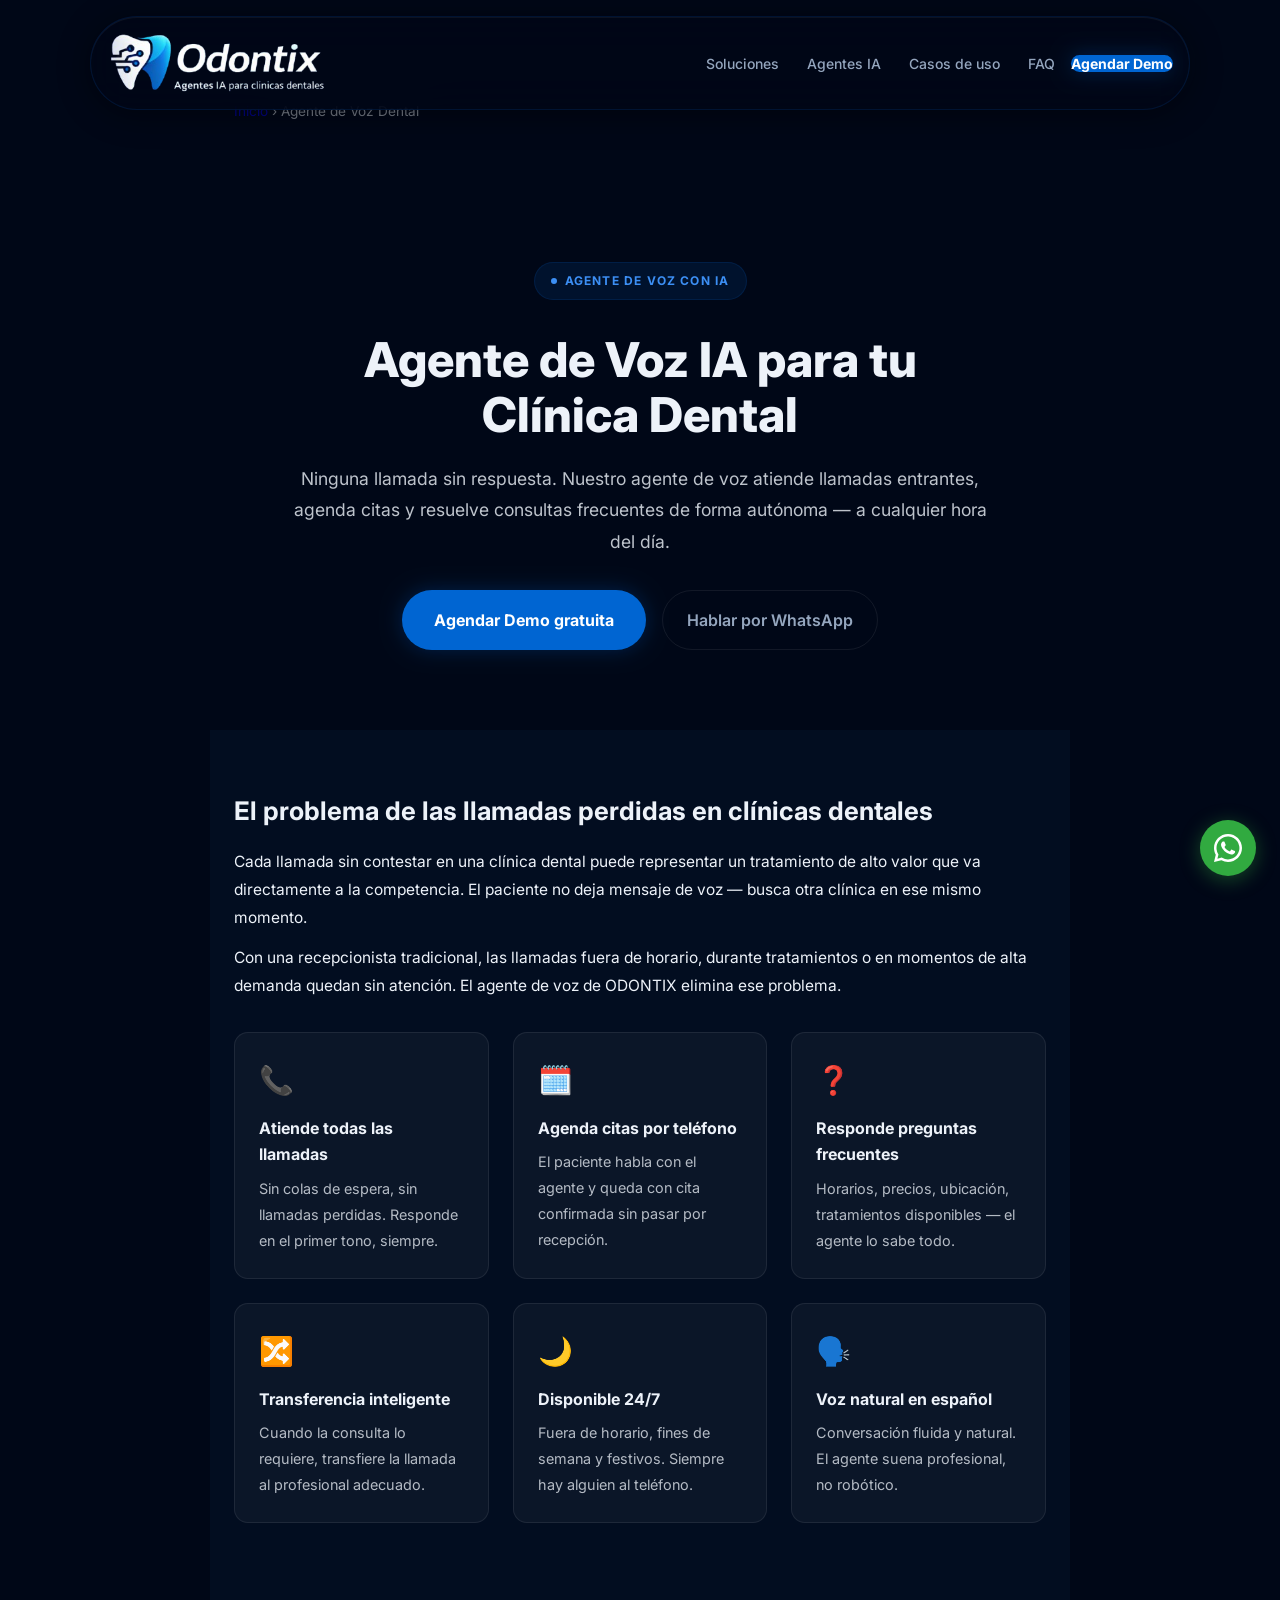
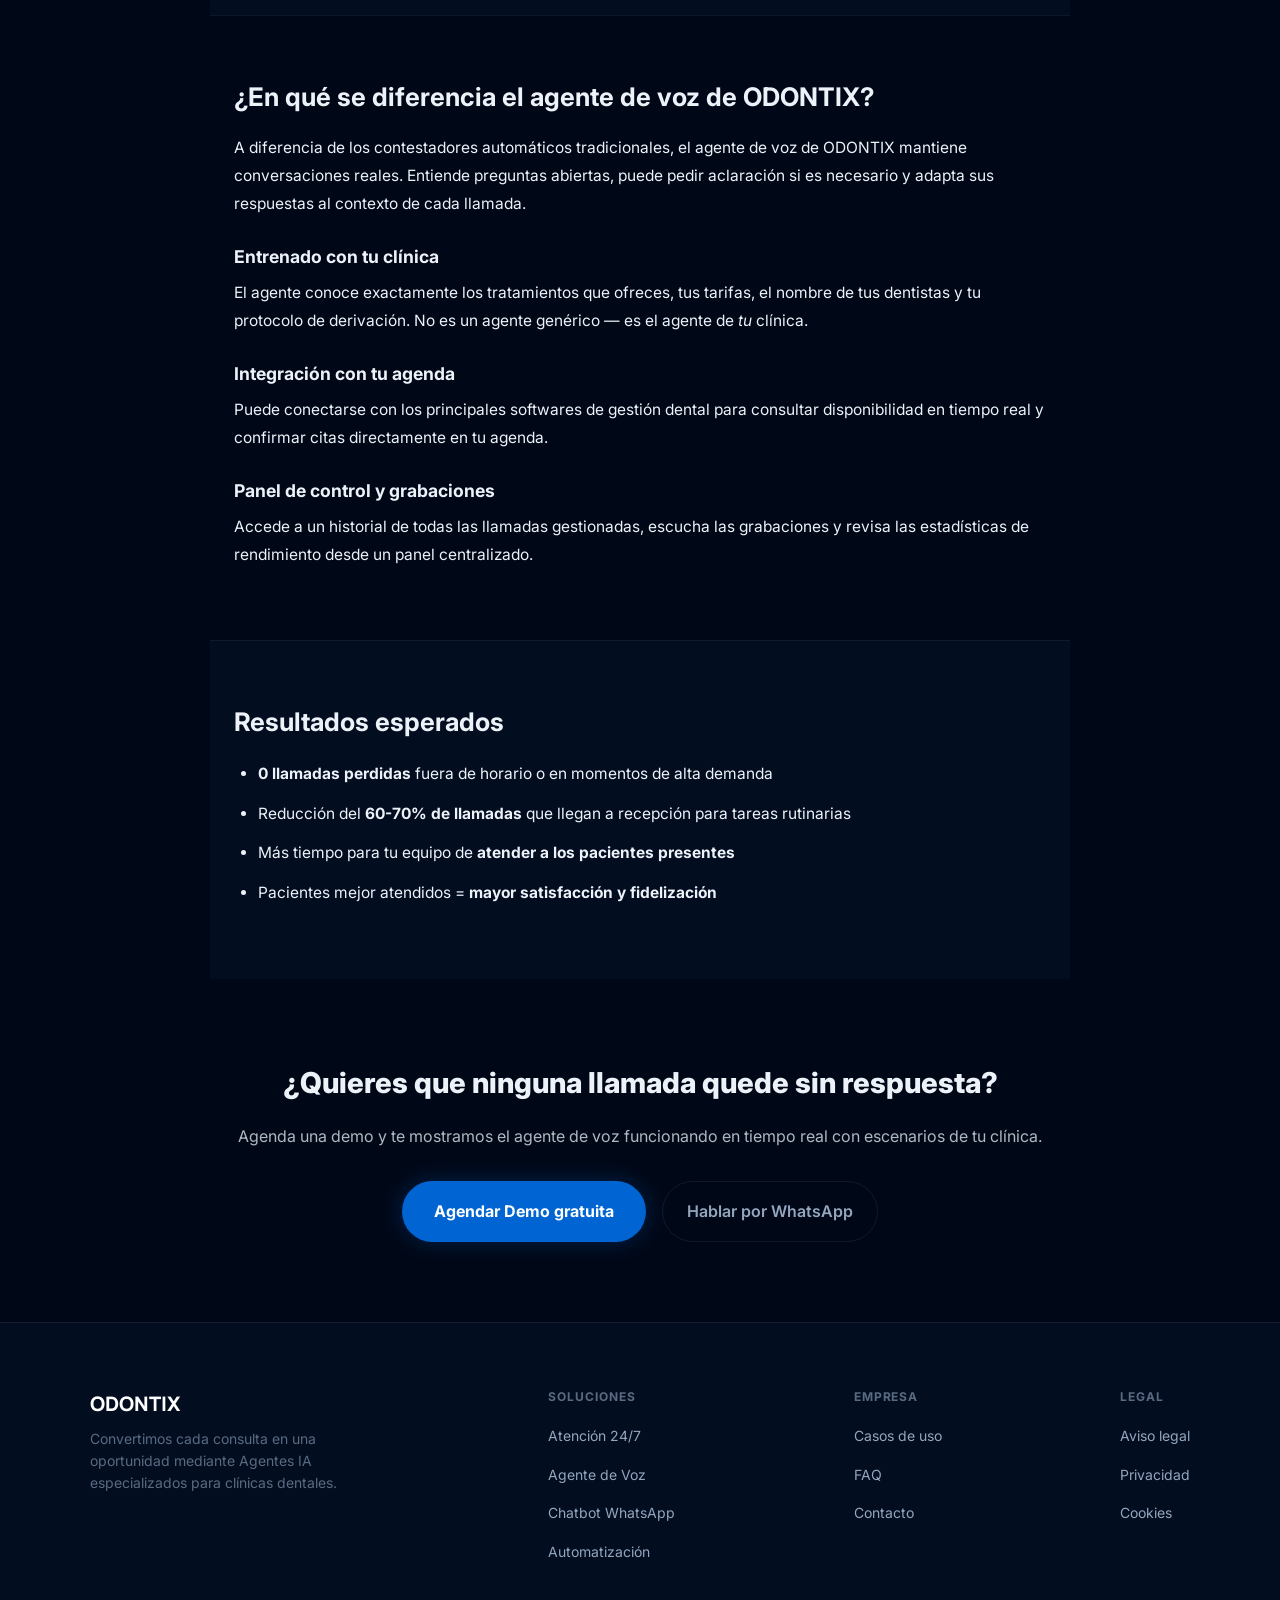
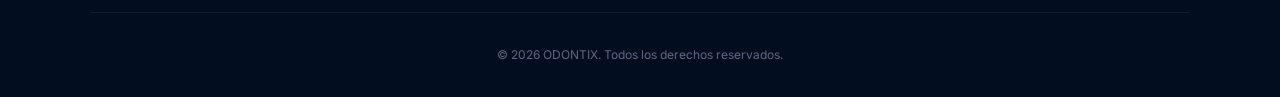
==== agente-de-voz-dental.html @ db200460 "Add service pages: chatbot, agente de voz, automatizacion + update sitemap" ====
<!DOCTYPE html>
<html lang="es">
<head>
  <meta charset="UTF-8" />
  <meta name="viewport" content="width=device-width, initial-scale=1.0" />
  <title>Agente de Voz IA para Clínicas Dentales — Llamadas 24/7 | ODONTIX</title>
  <meta name="description" content="Agente de voz con IA que atiende llamadas telefónicas en tu clínica dental, agenda citas y responde preguntas frecuentes sin intervención humana." />
  <link rel="canonical" href="https://odontix.eu/agente-de-voz-dental.html" />

  <!-- Open Graph -->
  <meta property="og:type" content="website" />
  <meta property="og:url" content="https://odontix.eu/agente-de-voz-dental.html" />
  <meta property="og:title" content="Agente de Voz IA para Clínicas Dentales | ODONTIX" />
  <meta property="og:description" content="Atiende todas las llamadas de tu clínica dental con IA. Agenda citas, responde FAQs y escala al equipo humano cuando es necesario — 24/7." />
  <meta property="og:image" content="https://odontix.eu/logo.png" />

  <!-- Schema -->
  <script type="application/ld+json">
  {
    "@context": "https://schema.org",
    "@type": "Service",
    "name": "Agente de Voz IA para Clínicas Dentales",
    "provider": { "@type": "Organization", "name": "ODONTIX", "url": "https://odontix.eu" },
    "description": "Agente de voz con Inteligencia Artificial que atiende llamadas telefónicas en clínicas dentales, agenda citas y gestiona consultas frecuentes de forma autónoma.",
    "areaServed": { "@type": "Place", "name": "España" },
    "url": "https://odontix.eu/agente-de-voz-dental.html"
  }
  </script>

  <!-- Google Analytics GA4 -->
  <script async src="https://www.googletagmanager.com/gtag/js?id=G-SQEDR3PP6F"></script>
  <script>
    window.dataLayer = window.dataLayer || [];
    function gtag(){dataLayer.push(arguments);}
    gtag('js', new Date());
    gtag('config', 'G-SQEDR3PP6F');
  </script>

  <link rel="preconnect" href="https://fonts.googleapis.com" />
  <link href="https://fonts.googleapis.com/css2?family=Manrope:wght@600;700;800&family=Inter:wght@400;500;600;700&display=swap" rel="stylesheet" />
  <link rel="stylesheet" href="styles.css" />
  <style>
    .sp-hero { padding: 140px 24px 80px; text-align: center; max-width: 760px; margin: 0 auto; }
    .sp-hero h1 { font-size: clamp(2rem, 5vw, 3rem); font-weight: 800; line-height: 1.15; margin-bottom: 1.25rem; }
    .sp-hero p { font-size: 1.1rem; line-height: 1.8; opacity: 0.8; margin-bottom: 2rem; }
    .sp-section { max-width: 860px; margin: 0 auto; padding: 60px 24px; }
    .sp-section h2 { font-size: 1.6rem; font-weight: 700; margin-bottom: 1rem; }
    .sp-section h3 { font-size: 1.1rem; font-weight: 700; margin: 1.5rem 0 0.5rem; }
    .sp-section p, .sp-section li { font-size: 0.97rem; line-height: 1.8; margin-bottom: 0.75rem; }
    .sp-section ul { padding-left: 1.5rem; }
    .sp-grid { display: grid; grid-template-columns: repeat(auto-fit, minmax(240px, 1fr)); gap: 1.5rem; margin: 2rem 0; }
    .sp-card { background: rgba(255,255,255,0.04); border: 1px solid rgba(255,255,255,0.08); border-radius: 14px; padding: 1.5rem; }
    .sp-card .icon { font-size: 1.75rem; margin-bottom: 0.75rem; }
    .sp-card h3 { margin: 0 0 0.5rem; font-size: 1rem; }
    .sp-card p { font-size: 0.9rem; opacity: 0.75; margin: 0; }
    .sp-cta { text-align: center; padding: 80px 24px; }
    .sp-cta h2 { font-size: 1.8rem; font-weight: 800; margin-bottom: 1rem; }
    .sp-cta p { opacity: 0.75; margin-bottom: 2rem; }
    .sp-btns { display: flex; gap: 1rem; justify-content: center; flex-wrap: wrap; }
    .breadcrumb { max-width: 860px; margin: 0 auto; padding: 100px 24px 0; font-size: 0.85rem; opacity: 0.5; }
    .breadcrumb a { text-decoration: none; }
    .breadcrumb a:hover { text-decoration: underline; }
  </style>
</head>
<body>

  <nav id="nav" aria-label="Navegación principal">
    <div class="nav-pill">
      <a href="/" class="nav-logo" aria-label="ODONTIX inicio">
        <img src="logo.png" alt="ODONTIX" class="nav-logo-img" />
      </a>
      <ul class="nav-links" role="list">
        <li><a href="/#soluciones">Soluciones</a></li>
        <li><a href="/#agentes">Agentes IA</a></li>
        <li><a href="/#casos">Casos de uso</a></li>
        <li><a href="/#faq">FAQ</a></li>
        <li><a href="/#cta-final" class="nav-cta">Agendar Demo</a></li>
      </ul>
      <button class="menu-toggle" id="menuToggle" aria-label="Abrir menú" aria-expanded="false">
        <span></span><span></span><span></span>
      </button>
    </div>
    <div class="mobile-menu" id="mobileMenu" role="menu">
      <a href="/#soluciones">Soluciones</a>
      <a href="/#agentes">Agentes IA</a>
      <a href="/#casos">Casos de uso</a>
      <a href="/#faq">FAQ</a>
      <a href="/#cta-final" class="nav-cta">Agendar Demo</a>
    </div>
  </nav>

  <p class="breadcrumb"><a href="/">Inicio</a> › Agente de Voz Dental</p>

  <section class="sp-hero">
    <div class="hero-badge">
      <span class="badge-dot" aria-hidden="true"></span>
      Agente de Voz con IA
    </div>
    <h1>Agente de Voz IA para tu Clínica Dental</h1>
    <p>Ninguna llamada sin respuesta. Nuestro agente de voz atiende llamadas entrantes, agenda citas y resuelve consultas frecuentes de forma autónoma — a cualquier hora del día.</p>
    <div class="sp-btns">
      <a href="https://calendly.com/wernher-martinez/30min" target="_blank" rel="noopener noreferrer" class="btn-primary">Agendar Demo gratuita</a>
      <a href="https://wa.me/34682841354" target="_blank" rel="noopener noreferrer" class="btn-ghost">Hablar por WhatsApp</a>
    </div>
  </section>

  <section class="sp-section">
    <h2>El problema de las llamadas perdidas en clínicas dentales</h2>
    <p>Cada llamada sin contestar en una clínica dental puede representar un tratamiento de alto valor que va directamente a la competencia. El paciente no deja mensaje de voz — busca otra clínica en ese mismo momento.</p>
    <p>Con una recepcionista tradicional, las llamadas fuera de horario, durante tratamientos o en momentos de alta demanda quedan sin atención. El agente de voz de ODONTIX elimina ese problema.</p>

    <div class="sp-grid">
      <div class="sp-card">
        <div class="icon">📞</div>
        <h3>Atiende todas las llamadas</h3>
        <p>Sin colas de espera, sin llamadas perdidas. Responde en el primer tono, siempre.</p>
      </div>
      <div class="sp-card">
        <div class="icon">🗓️</div>
        <h3>Agenda citas por teléfono</h3>
        <p>El paciente habla con el agente y queda con cita confirmada sin pasar por recepción.</p>
      </div>
      <div class="sp-card">
        <div class="icon">❓</div>
        <h3>Responde preguntas frecuentes</h3>
        <p>Horarios, precios, ubicación, tratamientos disponibles — el agente lo sabe todo.</p>
      </div>
      <div class="sp-card">
        <div class="icon">🔀</div>
        <h3>Transferencia inteligente</h3>
        <p>Cuando la consulta lo requiere, transfiere la llamada al profesional adecuado.</p>
      </div>
      <div class="sp-card">
        <div class="icon">🌙</div>
        <h3>Disponible 24/7</h3>
        <p>Fuera de horario, fines de semana y festivos. Siempre hay alguien al teléfono.</p>
      </div>
      <div class="sp-card">
        <div class="icon">🗣️</div>
        <h3>Voz natural en español</h3>
        <p>Conversación fluida y natural. El agente suena profesional, no robótico.</p>
      </div>
    </div>
  </section>

  <section class="sp-section" style="border-top: 1px solid rgba(255,255,255,0.06);">
    <h2>¿En qué se diferencia el agente de voz de ODONTIX?</h2>
    <p>A diferencia de los contestadores automáticos tradicionales, el agente de voz de ODONTIX mantiene conversaciones reales. Entiende preguntas abiertas, puede pedir aclaración si es necesario y adapta sus respuestas al contexto de cada llamada.</p>

    <h3>Entrenado con tu clínica</h3>
    <p>El agente conoce exactamente los tratamientos que ofreces, tus tarifas, el nombre de tus dentistas y tu protocolo de derivación. No es un agente genérico — es el agente de <em>tu</em> clínica.</p>

    <h3>Integración con tu agenda</h3>
    <p>Puede conectarse con los principales softwares de gestión dental para consultar disponibilidad en tiempo real y confirmar citas directamente en tu agenda.</p>

    <h3>Panel de control y grabaciones</h3>
    <p>Accede a un historial de todas las llamadas gestionadas, escucha las grabaciones y revisa las estadísticas de rendimiento desde un panel centralizado.</p>
  </section>

  <section class="sp-section" style="border-top: 1px solid rgba(255,255,255,0.06);">
    <h2>Resultados esperados</h2>
    <ul>
      <li><strong>0 llamadas perdidas</strong> fuera de horario o en momentos de alta demanda</li>
      <li>Reducción del <strong>60-70% de llamadas</strong> que llegan a recepción para tareas rutinarias</li>
      <li>Más tiempo para tu equipo de <strong>atender a los pacientes presentes</strong></li>
      <li>Pacientes mejor atendidos = <strong>mayor satisfacción y fidelización</strong></li>
    </ul>
  </section>

  <section class="sp-cta">
    <h2>¿Quieres que ninguna llamada quede sin respuesta?</h2>
    <p>Agenda una demo y te mostramos el agente de voz funcionando en tiempo real con escenarios de tu clínica.</p>
    <div class="sp-btns">
      <a href="https://calendly.com/wernher-martinez/30min" target="_blank" rel="noopener noreferrer" class="btn-primary">Agendar Demo gratuita</a>
      <a href="https://wa.me/34682841354" target="_blank" rel="noopener noreferrer" class="btn-ghost">Hablar por WhatsApp</a>
    </div>
  </section>

  <footer>
    <div class="footer-inner">
      <div class="footer-top">
        <div class="footer-brand">
          <h3>ODONTIX</h3>
          <p>Convertimos cada consulta en una oportunidad mediante Agentes IA especializados para clínicas dentales.</p>
        </div>
        <div class="footer-links-col">
          <h4>Soluciones</h4>
          <ul>
            <li><a href="/#soluciones">Atención 24/7</a></li>
            <li><a href="/agente-de-voz-dental.html">Agente de Voz</a></li>
            <li><a href="/chatbot-dental-whatsapp.html">Chatbot WhatsApp</a></li>
            <li><a href="/automatizacion-clinica-dental.html">Automatización</a></li>
          </ul>
        </div>
        <div class="footer-links-col">
          <h4>Empresa</h4>
          <ul>
            <li><a href="/#casos">Casos de uso</a></li>
            <li><a href="/#faq">FAQ</a></li>
            <li><a href="/#cta-final">Contacto</a></li>
          </ul>
        </div>
        <div class="footer-links-col">
          <h4>Legal</h4>
          <ul>
            <li><a href="/aviso-legal.html">Aviso legal</a></li>
            <li><a href="/politica-de-privacidad.html">Privacidad</a></li>
            <li><a href="/politica-de-cookies.html">Cookies</a></li>
          </ul>
        </div>
      </div>
      <div class="footer-bottom">
        <p>© 2026 ODONTIX. Todos los derechos reservados.</p>
      </div>
    </div>
  </footer>

  <a href="https://wa.me/34682841354" class="wa-float" target="_blank" rel="noopener noreferrer" aria-label="Contactar por WhatsApp">
    <svg width="28" height="28" viewBox="0 0 24 24" fill="white" aria-hidden="true"><path d="M17.472 14.382c-.297-.149-1.758-.867-2.03-.967-.273-.099-.471-.148-.67.15-.197.297-.767.966-.94 1.164-.173.199-.347.223-.644.075-.297-.15-1.255-.463-2.39-1.475-.883-.788-1.48-1.761-1.653-2.059-.173-.297-.018-.458.13-.606.134-.133.298-.347.446-.52.149-.174.198-.298.298-.497.099-.198.05-.371-.025-.52-.075-.149-.669-1.612-.916-2.207-.242-.579-.487-.5-.669-.51-.173-.008-.371-.01-.57-.01-.198 0-.52.074-.792.372-.272.297-1.04 1.016-1.04 2.479 0 1.462 1.065 2.875 1.213 3.074.149.198 2.096 3.2 5.077 4.487.709.306 1.262.489 1.694.625.712.227 1.36.195 1.871.118.571-.085 1.758-.719 2.006-1.413.248-.694.248-1.289.173-1.413-.074-.124-.272-.198-.57-.347z"/><path d="M12 0C5.373 0 0 5.373 0 12c0 2.127.554 4.122 1.524 5.853L0 24l6.335-1.524A11.945 11.945 0 0 0 12 24c6.627 0 12-5.373 12-12S18.627 0 12 0zm0 21.818a9.818 9.818 0 0 1-5.006-1.371l-.36-.213-3.724.895.91-3.633-.234-.373A9.818 9.818 0 1 1 12 21.818z"/></svg>
  </a>

  <script src="script.js"></script>
</body>
</html>
---- styles.css ----
/* Hallmark · pre-emit critique: P5 H5 E5 S5 R4 V5 */

@import url('tokens.css');

/* ── Reset ── */
*, *::before, *::after { box-sizing: border-box; margin: 0; padding: 0; }
html { overflow-x: clip; scroll-behavior: smooth; }

body {
  font-family: var(--font-body);
  background: var(--color-bg);
  color: var(--color-text);
  overflow-x: clip;
  line-height: 1.65;
  -webkit-font-smoothing: antialiased;
}

:focus-visible {
  outline: 2px solid var(--color-focus);
  outline-offset: 3px;
  border-radius: 3px;
}

::selection { background: oklch(52% 0.19 255 / 0.3); }

::-webkit-scrollbar { width: 5px; }
::-webkit-scrollbar-track { background: var(--color-bg); }
::-webkit-scrollbar-thumb { background: var(--color-accent-2); border-radius: 4px; }

/* ══════════════ NAV — N5 Floating pill ══════════════ */
#nav {
  position: fixed;
  top: var(--space-4);
  left: 50%;
  transform: translateX(-50%);
  z-index: 1000;
  width: calc(100% - var(--space-8));
  max-width: 1100px;
}

.nav-pill {
  display: flex;
  align-items: center;
  gap: var(--space-6);
  background: oklch(13% 0.04 255 / 0.85);
  backdrop-filter: blur(20px);
  -webkit-backdrop-filter: blur(20px);
  border: 1px solid var(--color-border);
  border-radius: var(--radius-full);
  padding: var(--space-3) var(--space-4);
  box-shadow: var(--shadow), inset 0 1px 0 oklch(100% 0 0 / 0.05);
}

.nav-logo {
  display: flex;
  align-items: center;
  gap: var(--space-2);
  text-decoration: none;
  flex-shrink: 0;
}

.nav-logo-mark {
  width: 32px;
  height: 32px;
  background: var(--color-accent);
  border-radius: var(--radius-sm);
  display: flex;
  align-items: center;
  justify-content: center;
  box-shadow: var(--glow-sm);
}

.nav-logo-mark svg { display: block; }

.nav-logo-img {
  height: 68px;
  width: auto;
  max-width: 220px;
  object-fit: contain;
  display: block;
}

.nav-links {
  display: flex;
  list-style: none;
  gap: var(--space-1);
  margin-left: auto;
}

.nav-links a {
  color: var(--color-text-2);
  text-decoration: none;
  font-size: var(--text-sm);
  font-weight: 500;
  padding: var(--space-2) var(--space-3);
  border-radius: var(--radius-full);
  transition: color var(--dur-base) var(--ease-out), background var(--dur-base) var(--ease-out);
}

.nav-links a:hover { color: var(--color-white); background: var(--color-border); }

.nav-cta {
  background: var(--color-accent);
  color: var(--color-white) !important;
  font-weight: 700 !important;
  padding: var(--space-2) var(--space-5) !important;
  border-radius: var(--radius-full) !important;
  box-shadow: var(--glow-sm);
  transition: background var(--dur-base) var(--ease-out), transform var(--dur-fast) var(--ease-out), box-shadow var(--dur-base) var(--ease-out) !important;
}

.nav-cta:hover {
  background: var(--color-accent-light) !important;
  transform: translateY(-1px);
  box-shadow: var(--glow) !important;
}

.menu-toggle {
  display: none;
  flex-direction: column;
  gap: 5px;
  background: none;
  border: none;
  cursor: pointer;
  padding: var(--space-2);
  margin-left: auto;
}

.menu-toggle span {
  display: block;
  width: 22px;
  height: 2px;
  background: var(--color-text);
  border-radius: 2px;
  transition: transform var(--dur-base) var(--ease-out), opacity var(--dur-base) var(--ease-out);
}

.mobile-menu {
  display: none;
  flex-direction: column;
  gap: var(--space-1);
  padding: var(--space-4) 0 var(--space-3);
  border-top: 1px solid var(--color-border);
  margin-top: var(--space-3);
}

.mobile-menu a {
  color: var(--color-text-2);
  text-decoration: none;
  font-size: var(--text-base);
  font-weight: 500;
  padding: var(--space-3) 0;
  transition: color var(--dur-base) var(--ease-out);
}

.mobile-menu a:hover { color: var(--color-white); }
.mobile-menu .nav-cta { padding: var(--space-3) var(--space-6) !important; text-align: center; }
.mobile-menu.open { display: flex; }

/* ══════════════ HERO ══════════════ */
#hero {
  position: relative;
  min-height: 100vh;
  display: flex;
  align-items: center;
  justify-content: center;
  padding: 140px var(--space-6) var(--space-20);
  overflow: hidden;
}

/* Gradient mesh background */
#hero::before {
  content: '';
  position: absolute;
  inset: 0;
  background:
    radial-gradient(ellipse 70% 60% at 50% -10%, oklch(52% 0.19 255 / 0.18), transparent 70%),
    radial-gradient(ellipse 40% 40% at 85% 85%, oklch(44% 0.18 255 / 0.10), transparent 60%),
    radial-gradient(ellipse 30% 30% at 15% 70%, oklch(52% 0.19 255 / 0.07), transparent 60%);
  pointer-events: none;
  animation: heroDrift 12s ease-in-out infinite alternate;
}

/* Subtle grid */
#hero::after {
  content: '';
  position: absolute;
  inset: 0;
  background-image:
    linear-gradient(var(--color-border) 1px, transparent 1px),
    linear-gradient(90deg, var(--color-border) 1px, transparent 1px);
  background-size: 64px 64px;
  mask-image: radial-gradient(ellipse 80% 70% at 50% 40%, black 20%, transparent 80%);
  pointer-events: none;
  opacity: 0.6;
}

@keyframes heroDrift {
  0%   { opacity: 0.8; }
  100% { opacity: 1; }
}

.hero-content {
  position: relative;
  z-index: 1;
  text-align: center;
  max-width: 820px;
  overflow-wrap: anywhere;
  min-width: 0;
}

.hero-badge {
  display: inline-flex;
  align-items: center;
  gap: var(--space-2);
  background: oklch(52% 0.19 255 / 0.12);
  border: 1px solid var(--color-border);
  color: var(--color-accent-light);
  font-size: var(--text-xs);
  font-weight: 700;
  letter-spacing: 0.1em;
  text-transform: uppercase;
  padding: var(--space-2) var(--space-4);
  border-radius: var(--radius-full);
  margin-bottom: var(--space-8);
}

.badge-dot {
  width: 6px;
  height: 6px;
  background: var(--color-accent-light);
  border-radius: 50%;
  animation: pulseDot 2s ease-in-out infinite;
}

@keyframes pulseDot {
  0%, 100% { opacity: 1; transform: scale(1); }
  50%       { opacity: 0.4; transform: scale(0.7); }
}

.hero-title {
  font-family: var(--font-display);
  font-size: var(--text-display);
  font-weight: 800;
  line-height: 1.08;
  letter-spacing: -0.03em;
  color: var(--color-white);
  margin-bottom: var(--space-6);
  overflow-wrap: anywhere;
  min-width: 0;
}

.hero-title .accent {
  background: linear-gradient(135deg, var(--color-accent-light) 0%, var(--color-accent) 60%, oklch(44% 0.18 255) 100%);
  -webkit-background-clip: text;
  -webkit-text-fill-color: transparent;
  background-clip: text;
}

.hero-sub {
  font-size: clamp(var(--text-base), 2vw, var(--text-xl));
  color: var(--color-text-2);
  max-width: 600px;
  margin: 0 auto var(--space-10);
  line-height: 1.7;
}

.hero-ctas {
  display: flex;
  align-items: center;
  justify-content: center;
  gap: var(--space-3);
  flex-wrap: wrap;
  margin-bottom: var(--space-12);
}

/* ── Buttons ── */
.btn-primary {
  display: inline-flex;
  align-items: center;
  gap: var(--space-2);
  background: var(--color-accent);
  color: var(--color-white);
  font-family: var(--font-body);
  font-size: var(--text-base);
  font-weight: 700;
  padding: var(--space-4) var(--space-8);
  border-radius: var(--radius-full);
  text-decoration: none;
  border: none;
  cursor: pointer;
  box-shadow: var(--glow-sm);
  transition: background var(--dur-base) var(--ease-out), transform var(--dur-fast) var(--ease-out), box-shadow var(--dur-base) var(--ease-out);
  white-space: nowrap;
}

.btn-primary:hover {
  background: var(--color-accent-light);
  transform: translateY(-2px);
  box-shadow: var(--glow);
}

.btn-primary:active { transform: translateY(0); }
.btn-primary:focus-visible { outline: 2px solid var(--color-focus); outline-offset: 3px; }
.btn-primary:disabled { opacity: 0.5; cursor: not-allowed; }

.btn-ghost {
  display: inline-flex;
  align-items: center;
  gap: var(--space-2);
  background: transparent;
  color: var(--color-text-2);
  font-family: var(--font-body);
  font-size: var(--text-base);
  font-weight: 600;
  padding: var(--space-4) var(--space-6);
  border-radius: var(--radius-full);
  text-decoration: none;
  border: 1px solid var(--color-border-2);
  cursor: pointer;
  transition: color var(--dur-base) var(--ease-out), border-color var(--dur-base) var(--ease-out), transform var(--dur-fast) var(--ease-out);
  white-space: nowrap;
}

.btn-ghost:hover {
  color: var(--color-white);
  border-color: var(--color-border);
  transform: translateY(-1px);
}

.btn-text {
  display: inline-flex;
  align-items: center;
  gap: var(--space-2);
  color: var(--color-accent-light);
  font-size: var(--text-sm);
  font-weight: 600;
  text-decoration: none;
  transition: gap var(--dur-base) var(--ease-out), opacity var(--dur-base) var(--ease-out);
  white-space: nowrap;
}

.btn-text:hover { opacity: 0.8; gap: var(--space-3); }

/* Hero trust strip */
.hero-trust {
  display: flex;
  align-items: center;
  justify-content: center;
  gap: var(--space-6);
  flex-wrap: wrap;
}

.trust-item {
  display: flex;
  align-items: center;
  gap: var(--space-2);
  font-size: var(--text-sm);
  color: var(--color-text-3);
}

.trust-icon {
  color: var(--color-success);
  font-size: var(--text-base);
}

.trust-divider {
  width: 1px;
  height: 16px;
  background: var(--color-border-2);
}

/* ══════════════ SECTION COMMONS ══════════════ */
section { padding: var(--space-24) var(--space-6); }
section:nth-child(even) { background: var(--color-bg-2); }

.section-inner {
  max-width: 1100px;
  margin: 0 auto;
}

.section-header {
  text-align: center;
  margin-bottom: var(--space-16);
}

.section-header h2 {
  font-family: var(--font-display);
  font-size: var(--text-display-s);
  font-weight: 800;
  color: var(--color-white);
  letter-spacing: -0.03em;
  line-height: 1.15;
  margin-bottom: var(--space-4);
  overflow-wrap: anywhere;
  min-width: 0;
}

.section-header p {
  font-size: var(--text-lg);
  color: var(--color-text-2);
  max-width: 560px;
  margin: 0 auto;
  line-height: 1.7;
}

/* ── Glass card ── */
.glass-card {
  background: oklch(18% 0.05 255 / 0.6);
  border: 1px solid var(--color-border);
  border-radius: var(--radius-lg);
  backdrop-filter: blur(12px);
  -webkit-backdrop-filter: blur(12px);
  transition: border-color var(--dur-slow) var(--ease-out), transform var(--dur-slow) var(--ease-out), box-shadow var(--dur-slow) var(--ease-out);
}

.glass-card:hover {
  border-color: oklch(52% 0.19 255 / 0.35);
  transform: translateY(-4px);
  box-shadow: var(--glow-sm);
}

/* ══════════════ PROBLEMA ══════════════ */
#problema { background: var(--color-bg); }

.problem-intro {
  font-size: var(--text-lg);
  color: var(--color-text-2);
  max-width: 640px;
  margin: 0 auto var(--space-16);
  text-align: center;
  line-height: 1.7;
}

.problems-grid {
  display: grid;
  grid-template-columns: repeat(auto-fit, minmax(min(280px, 100%), 1fr));
  gap: var(--space-4);
}

.problem-card {
  padding: var(--space-8) var(--space-6);
}

.problem-icon {
  width: 44px;
  height: 44px;
  background: oklch(55% 0.22 25 / 0.12);
  border: 1px solid oklch(55% 0.22 25 / 0.25);
  border-radius: var(--radius);
  display: flex;
  align-items: center;
  justify-content: center;
  margin-bottom: var(--space-4);
  font-size: var(--text-xl);
}

.problem-card h3 {
  font-family: var(--font-display);
  font-size: var(--text-base);
  font-weight: 700;
  color: var(--color-white);
  margin-bottom: var(--space-2);
}

.problem-card p {
  font-size: var(--text-sm);
  color: var(--color-text-2);
  line-height: 1.7;
}

/* ══════════════ SOLUCIONES ══════════════ */
.solutions-grid {
  display: grid;
  grid-template-columns: repeat(auto-fit, minmax(min(300px, 100%), 1fr));
  gap: var(--space-4);
}

.solution-card {
  padding: var(--space-8) var(--space-6);
}

.solution-icon {
  width: 48px;
  height: 48px;
  background: oklch(52% 0.19 255 / 0.12);
  border: 1px solid var(--color-border);
  border-radius: var(--radius);
  display: flex;
  align-items: center;
  justify-content: center;
  margin-bottom: var(--space-4);
  font-size: var(--text-xl);
  transition: box-shadow var(--dur-slow) var(--ease-out);
}

.solution-card:hover .solution-icon { box-shadow: var(--glow-sm); }

.solution-card h3 {
  font-family: var(--font-display);
  font-size: var(--text-lg);
  font-weight: 700;
  color: var(--color-white);
  margin-bottom: var(--space-2);
}

.solution-card p {
  font-size: var(--text-sm);
  color: var(--color-text-2);
  line-height: 1.7;
}

/* ══════════════ AGENTES IA ══════════════ */
#agentes { background: var(--color-bg); }

.agents-grid {
  display: grid;
  grid-template-columns: repeat(auto-fit, minmax(min(200px, 100%), 1fr));
  gap: var(--space-4);
}

.agent-card {
  padding: var(--space-8) var(--space-6);
  position: relative;
  overflow: hidden;
}

.agent-card::before {
  content: '';
  position: absolute;
  top: 0; left: 0; right: 0;
  height: 2px;
  background: linear-gradient(90deg, transparent, var(--color-accent), transparent);
  opacity: 0;
  transition: opacity var(--dur-slow) var(--ease-out);
}

.agent-card:hover::before { opacity: 1; }

.agent-num {
  font-family: var(--font-display);
  font-size: var(--text-4xl);
  font-weight: 800;
  color: oklch(52% 0.19 255 / 0.12);
  line-height: 1;
  margin-bottom: var(--space-3);
}

.agent-card h3 {
  font-family: var(--font-display);
  font-size: var(--text-base);
  font-weight: 700;
  color: var(--color-accent-light);
  margin-bottom: var(--space-2);
}

.agent-card p {
  font-size: var(--text-sm);
  color: var(--color-text-2);
  line-height: 1.7;
}

/* ══════════════ COMPARATIVA ══════════════ */
#comparativa { background: var(--color-bg-2); }

.comparison-wrap {
  display: grid;
  grid-template-columns: 1fr 1fr;
  gap: var(--space-6);
  max-width: 860px;
  margin: 0 auto;
}

.comp-col {
  border-radius: var(--radius-lg);
  overflow: hidden;
}

.comp-header {
  padding: var(--space-6) var(--space-8);
  text-align: center;
  font-family: var(--font-display);
  font-size: var(--text-lg);
  font-weight: 700;
}

.comp-col.traditional .comp-header {
  background: oklch(22% 0.02 255);
  color: var(--color-text-2);
  border: 1px solid var(--color-border-2);
  border-bottom: none;
}

.comp-col.ai .comp-header {
  background: oklch(52% 0.19 255 / 0.15);
  color: var(--color-accent-light);
  border: 1px solid var(--color-border);
  border-bottom: none;
  box-shadow: var(--glow-sm);
}

.comp-body {
  padding: var(--space-6) var(--space-8);
  display: flex;
  flex-direction: column;
  gap: var(--space-4);
}

.comp-col.traditional .comp-body {
  background: oklch(18% 0.02 255);
  border: 1px solid var(--color-border-2);
  border-top: none;
}

.comp-col.ai .comp-body {
  background: oklch(18% 0.05 255);
  border: 1px solid var(--color-border);
  border-top: none;
}

.comp-item {
  display: flex;
  align-items: flex-start;
  gap: var(--space-3);
  font-size: var(--text-sm);
}

.comp-col.traditional .comp-item { color: var(--color-text-3); }
.comp-col.ai .comp-item { color: var(--color-text-2); }

.comp-icon {
  flex-shrink: 0;
  font-size: var(--text-base);
  margin-top: 1px;
}

/* ══════════════ CASOS DE USO ══════════════ */
#casos { background: var(--color-bg); }

.cases-grid {
  display: grid;
  grid-template-columns: repeat(auto-fit, minmax(min(200px, 100%), 1fr));
  gap: var(--space-4);
}

.case-card {
  padding: var(--space-8) var(--space-6);
  text-align: center;
}

.case-emoji {
  font-size: 2rem;
  margin-bottom: var(--space-4);
  display: block;
}

.case-card h3 {
  font-family: var(--font-display);
  font-size: var(--text-base);
  font-weight: 700;
  color: var(--color-white);
  margin-bottom: var(--space-2);
}

.case-card p {
  font-size: var(--text-sm);
  color: var(--color-text-2);
  line-height: 1.65;
}

/* ══════════════ FAQ ══════════════ */
#faq { background: var(--color-bg-2); }

.faq-list {
  max-width: 720px;
  margin: 0 auto;
  display: flex;
  flex-direction: column;
  gap: var(--space-3);
}

.faq-item {
  background: oklch(18% 0.05 255 / 0.6);
  border: 1px solid var(--color-border);
  border-radius: var(--radius-lg);
  overflow: hidden;
  transition: border-color var(--dur-slow) var(--ease-out);
}

.faq-item.open { border-color: oklch(52% 0.19 255 / 0.35); }

.faq-q {
  width: 100%;
  text-align: left;
  background: none;
  border: none;
  padding: var(--space-6) var(--space-8);
  font-family: var(--font-body);
  font-size: var(--text-base);
  font-weight: 600;
  color: var(--color-white);
  cursor: pointer;
  display: flex;
  justify-content: space-between;
  align-items: center;
  gap: var(--space-4);
  transition: color var(--dur-base) var(--ease-out);
}

.faq-q:hover { color: var(--color-accent-light); }

.faq-chevron {
  flex-shrink: 0;
  width: 20px;
  height: 20px;
  background: var(--color-border);
  border-radius: 50%;
  display: flex;
  align-items: center;
  justify-content: center;
  font-size: var(--text-base);
  font-weight: 300;
  color: var(--color-accent-light);
  transition: transform var(--dur-slow) var(--ease-out), background var(--dur-base) var(--ease-out);
  line-height: 1;
}

.faq-item.open .faq-chevron { transform: rotate(45deg); background: oklch(52% 0.19 255 / 0.2); }

.faq-a {
  display: grid;
  grid-template-rows: 0fr;
  transition: grid-template-rows var(--dur-slow) var(--ease-out);
}

.faq-item.open .faq-a { grid-template-rows: 1fr; }

.faq-a p {
  min-height: 0;
  overflow: hidden;
  padding: 0 var(--space-8) var(--space-6);
  font-size: var(--text-sm);
  color: var(--color-text-2);
  line-height: 1.8;
}

/* ══════════════ EQUIPO ══════════════ */
#equipo { background: var(--color-bg-2); }

.team-grid {
  display: grid;
  grid-template-columns: repeat(auto-fit, minmax(min(320px, 100%), 1fr));
  gap: var(--space-8);
}

.team-card {
  display: flex;
  flex-direction: column;
  overflow: hidden;
}

.team-photo-wrap {
  width: 100%;
  aspect-ratio: 4 / 3;
  overflow: hidden;
  border-radius: var(--radius-lg) var(--radius-lg) 0 0;
}

.team-photo {
  width: 100%;
  height: 100%;
  object-fit: cover;
  object-position: center top;
  display: block;
  transition: transform var(--dur-slow) var(--ease-out);
}

.team-card:hover .team-photo { transform: scale(1.03); }

.team-info {
  padding: var(--space-8);
  display: flex;
  flex-direction: column;
  gap: var(--space-3);
}

.team-name {
  font-family: var(--font-display);
  font-size: var(--text-xl);
  font-weight: 800;
  color: var(--color-white);
  letter-spacing: -0.02em;
}

.team-role {
  font-size: var(--text-sm);
  font-weight: 600;
  color: var(--color-accent-light);
  text-transform: uppercase;
  letter-spacing: 0.06em;
}

.team-bio {
  font-size: var(--text-sm);
  color: var(--color-text-2);
  line-height: 1.75;
}

/* ══════════════ CTA FINAL — Ft5 Statement ══════════════ */
#cta-final {
  background: var(--color-bg);
  position: relative;
  overflow: hidden;
}

#cta-final::before {
  content: '';
  position: absolute;
  inset: 0;
  background: radial-gradient(ellipse 60% 80% at 50% 50%, oklch(52% 0.19 255 / 0.10), transparent 70%);
  pointer-events: none;
}

.cta-final-inner {
  position: relative;
  z-index: 1;
  text-align: center;
  max-width: 760px;
  margin: 0 auto;
}

.cta-final-inner h2 {
  font-family: var(--font-display);
  font-size: var(--text-display-s);
  font-weight: 800;
  color: var(--color-white);
  letter-spacing: -0.03em;
  line-height: 1.15;
  margin-bottom: var(--space-6);
  overflow-wrap: anywhere;
  min-width: 0;
}

.cta-final-inner p {
  font-size: var(--text-lg);
  color: var(--color-text-2);
  line-height: 1.7;
  margin-bottom: var(--space-10);
  max-width: 560px;
  margin-left: auto;
  margin-right: auto;
}

.cta-final-btns {
  display: flex;
  align-items: center;
  justify-content: center;
  gap: var(--space-4);
  flex-wrap: wrap;
}

/* ══════════════ FOOTER — Ft5 Statement ══════════════ */
footer {
  background: var(--color-bg-2);
  border-top: 1px solid var(--color-border-2);
  padding: var(--space-16) var(--space-6) var(--space-8);
}

.footer-inner {
  max-width: 1100px;
  margin: 0 auto;
}

.footer-top {
  display: flex;
  align-items: flex-start;
  justify-content: space-between;
  gap: var(--space-12);
  padding-bottom: var(--space-12);
  border-bottom: 1px solid var(--color-border-2);
  margin-bottom: var(--space-8);
  flex-wrap: wrap;
}

.footer-brand h3 {
  font-family: var(--font-display);
  font-size: var(--text-xl);
  font-weight: 800;
  color: var(--color-white);
  margin-bottom: var(--space-2);
}

.footer-brand p {
  font-size: var(--text-sm);
  color: var(--color-text-3);
  max-width: 280px;
  line-height: 1.6;
}

.footer-links-col h4 {
  font-size: var(--text-xs);
  font-weight: 700;
  letter-spacing: 0.08em;
  text-transform: uppercase;
  color: var(--color-text-3);
  margin-bottom: var(--space-4);
}

.footer-links-col ul {
  list-style: none;
  display: flex;
  flex-direction: column;
  gap: var(--space-3);
}

.footer-links-col a {
  font-size: var(--text-sm);
  color: var(--color-text-2);
  text-decoration: none;
  transition: color var(--dur-base) var(--ease-out);
}

.footer-links-col a:hover { color: var(--color-accent-light); }

.footer-bottom {
  text-align: center;
  font-size: var(--text-xs);
  color: var(--color-text-3);
}

/* ══════════════ AOS Animations ══════════════ */
[data-aos] {
  opacity: 0;
  transform: translateY(20px);
  transition: opacity var(--dur-slow) var(--ease-out), transform var(--dur-slow) var(--ease-out);
}

[data-aos].aos-animated {
  opacity: 1;
  transform: translateY(0);
}

[data-aos][data-aos-delay="100"] { transition-delay: 0.1s; }
[data-aos][data-aos-delay="150"] { transition-delay: 0.15s; }
[data-aos][data-aos-delay="200"] { transition-delay: 0.2s; }
[data-aos][data-aos-delay="250"] { transition-delay: 0.25s; }
[data-aos][data-aos-delay="300"] { transition-delay: 0.3s; }
[data-aos][data-aos-delay="350"] { transition-delay: 0.35s; }
[data-aos][data-aos-delay="400"] { transition-delay: 0.4s; }

/* WhatsApp floating button */
.wa-float {
  position: fixed;
  bottom: var(--space-6);
  right: var(--space-6);
  z-index: 900;
  width: 56px;
  height: 56px;
  background: oklch(65% 0.18 145);
  border-radius: 50%;
  display: flex;
  align-items: center;
  justify-content: center;
  text-decoration: none;
  box-shadow: 0 4px 20px oklch(65% 0.18 145 / 0.4);
  transition: transform var(--dur-base) var(--ease-out), box-shadow var(--dur-base) var(--ease-out);
}

.wa-float:hover {
  transform: translateY(-3px) scale(1.05);
  box-shadow: 0 8px 32px oklch(65% 0.18 145 / 0.5);
}

/* ══════════════ RESPONSIVE ══════════════ */
@media (max-width: 768px) {
  .nav-links { display: none; }
  .nav-cta { display: none; }
  .menu-toggle { display: flex; }

  .comparison-wrap { grid-template-columns: 1fr; }

  .footer-top { flex-direction: column; gap: var(--space-8); }
}

@media (max-width: 480px) {
  section { padding: var(--space-16) var(--space-4); }

  .hero-ctas { flex-direction: column; align-items: stretch; }
  .btn-primary, .btn-ghost { justify-content: center; }

  .trust-divider { display: none; }
  .hero-trust { flex-direction: column; gap: var(--space-3); }

  .cta-final-btns { flex-direction: column; align-items: stretch; }

  .faq-q { padding: var(--space-4) var(--space-6); }
  .faq-a p { padding: 0 var(--space-6) var(--space-4); }
}

/* ══════════════ REDUCED MOTION ══════════════ */
@media (prefers-reduced-motion: reduce) {
  *, *::before, *::after {
    animation-duration: 0.01ms !important;
    animation-iteration-count: 1 !important;
    transition-duration: 0.01ms !important;
  }
  [data-aos] {
    opacity: 1 !important;
    transform: none !important;
    transition: none !important;
  }
}
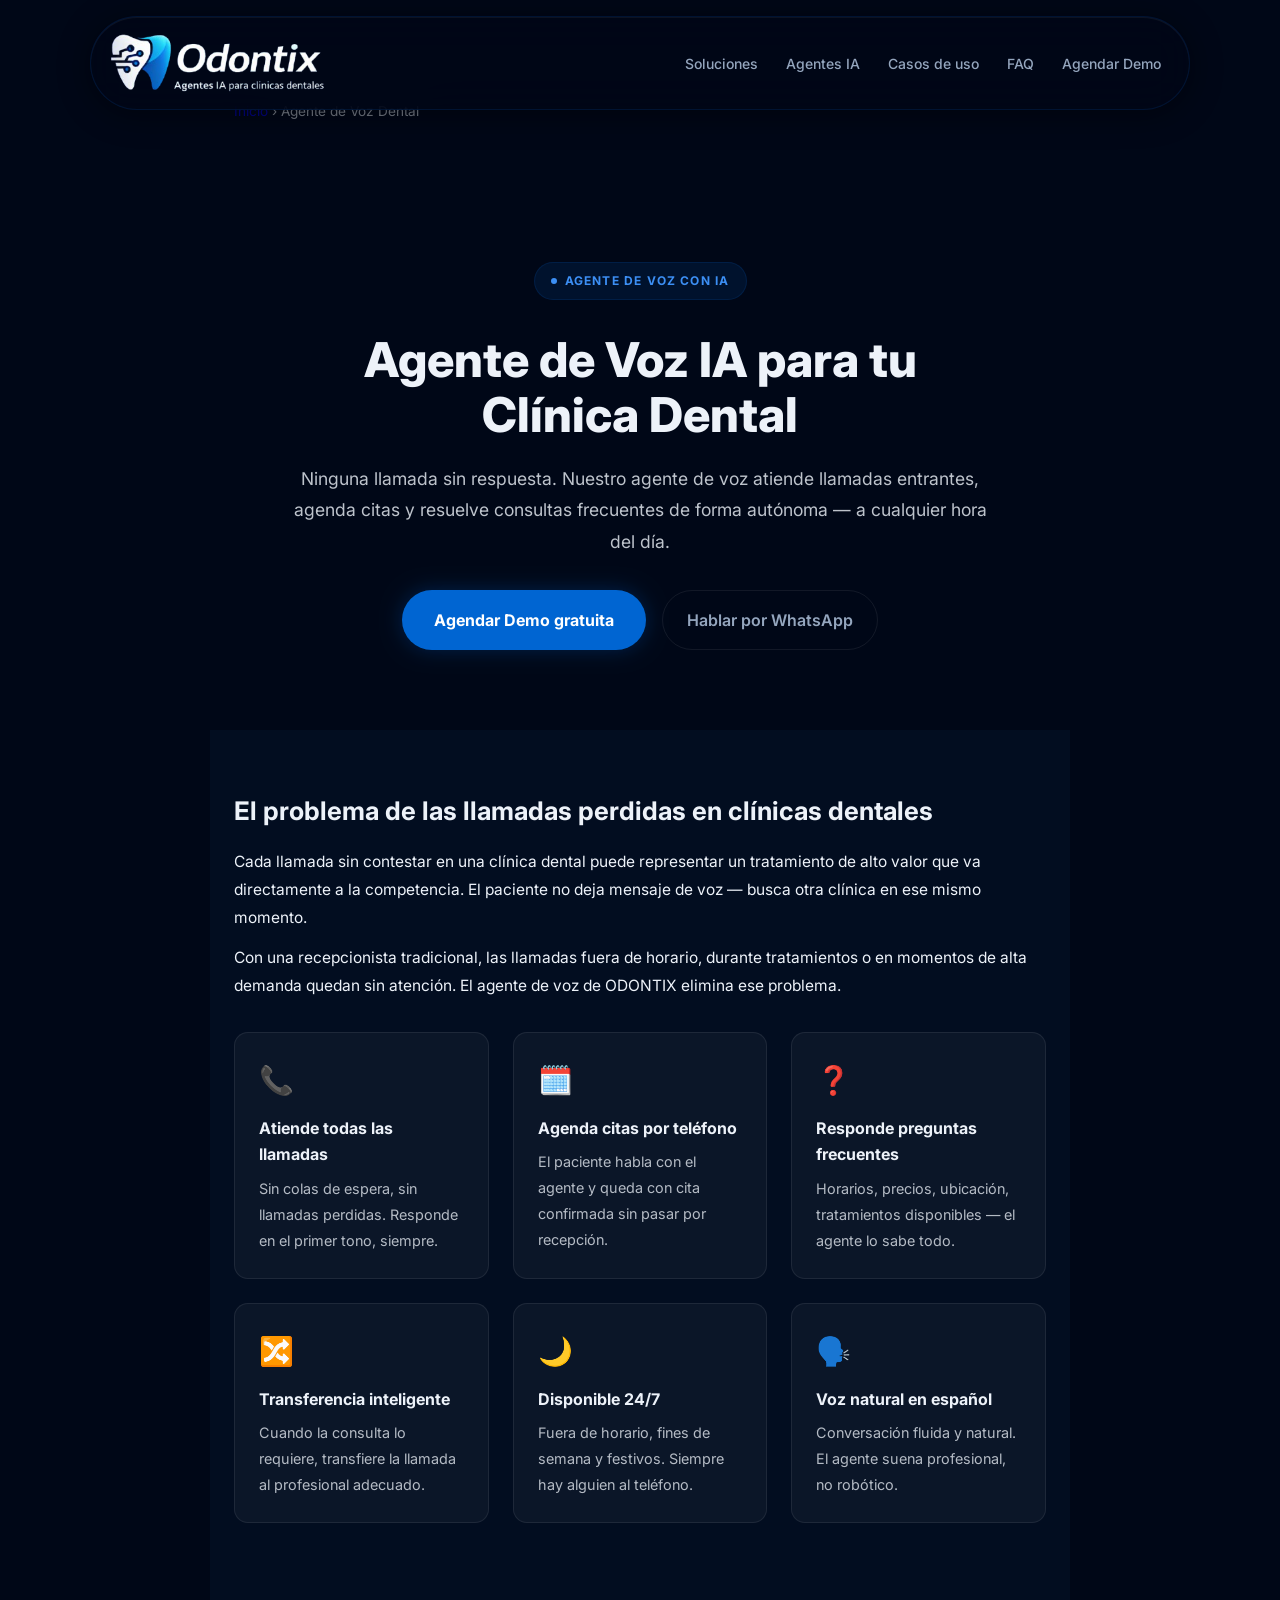
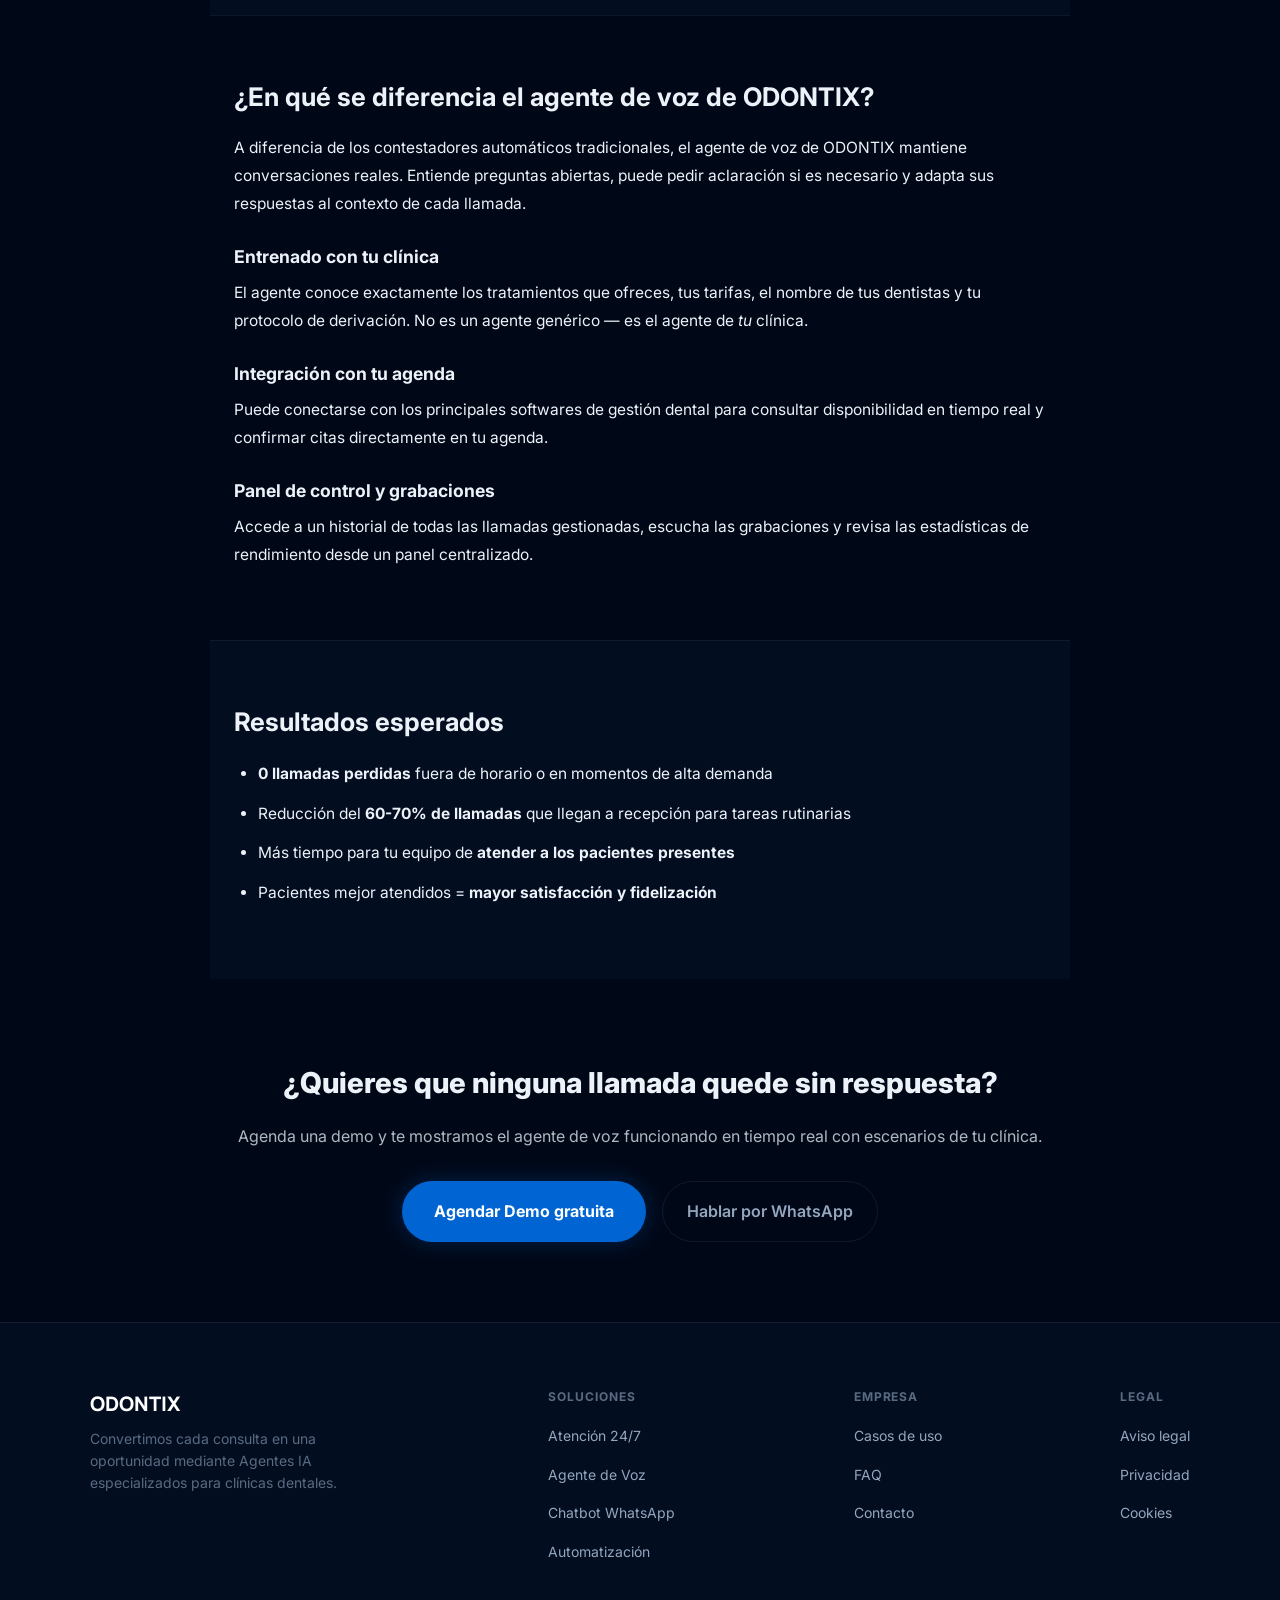
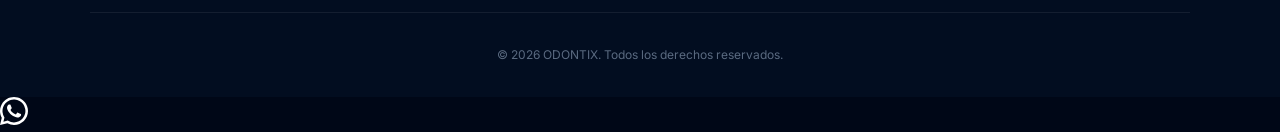
==== commit 5abe5131: "Actualizar auditoría SEO y corregir dominio canónico, favicon, Twitter Card y email de marca Unifica" ====
--- a/agente-de-voz-dental.html
+++ b/agente-de-voz-dental.html
@@ -6,6 +6,8 @@
   <title>Agente de Voz IA para Clínicas Dentales — Llamadas 24/7 | ODONTIX</title>
   <meta name="description" content="Agente de voz con IA que atiende llamadas telefónicas en tu clínica dental, agenda citas y responde preguntas frecuentes sin intervención humana." />
   <link rel="canonical" href="https://odontix.eu/agente-de-voz-dental.html" />
+  <link rel="icon" href="/favicon.ico" sizes="any" />
+  <link rel="apple-touch-icon" href="/logo.png" />
 
   <!-- Open Graph -->
   <meta property="og:type" content="website" />
@@ -13,6 +15,9 @@
   <meta property="og:title" content="Agente de Voz IA para Clínicas Dentales | ODONTIX" />
   <meta property="og:description" content="Atiende todas las llamadas de tu clínica dental con IA. Agenda citas, responde FAQs y escala al equipo humano cuando es necesario — 24/7." />
   <meta property="og:image" content="https://odontix.eu/logo.png" />
+  <meta name="twitter:card" content="summary_large_image" />
+  <meta name="twitter:title" content="Agente de Voz IA para Clínicas Dentales | ODONTIX" />
+  <meta name="twitter:description" content="Atiende todas las llamadas de tu clínica dental con IA. Agenda citas, responde FAQs y escala al equipo humano cuando es necesario — 24/7." />
 
   <!-- Schema -->
   <script type="application/ld+json">
--- a/styles.css
+++ b/styles.css
@@ -100,19 +100,20 @@
 .nav-links a:hover { color: var(--color-white); background: var(--color-border); }
 
 .nav-cta {
-  background: var(--color-accent);
+  background: transparent;
+  color: var(--color-text-2) !important;
+  font-weight: 500 !important;
+  padding: var(--space-2) var(--space-3) !important;
+  border-radius: var(--radius-full) !important;
+  box-shadow: none;
+  transition: color var(--dur-base) var(--ease-out), background var(--dur-base) var(--ease-out) !important;
+}
+
+.nav-cta:hover {
   color: var(--color-white) !important;
-  font-weight: 700 !important;
-  padding: var(--space-2) var(--space-5) !important;
-  border-radius: var(--radius-full) !important;
-  box-shadow: var(--glow-sm);
-  transition: background var(--dur-base) var(--ease-out), transform var(--dur-fast) var(--ease-out), box-shadow var(--dur-base) var(--ease-out) !important;
-}
-
-.nav-cta:hover {
-  background: var(--color-accent-light) !important;
-  transform: translateY(-1px);
-  box-shadow: var(--glow) !important;
+  background: var(--color-border) !important;
+  transform: none;
+  box-shadow: none !important;
 }
 
 .menu-toggle {
@@ -160,12 +161,121 @@
 /* ══════════════ HERO ══════════════ */
 #hero {
   position: relative;
-  min-height: 100vh;
-  display: flex;
-  align-items: center;
-  justify-content: center;
-  padding: 140px var(--space-6) var(--space-20);
+  display: flex;
+  flex-direction: column;
+  align-items: stretch;
   overflow: hidden;
+  padding-top: 0;
+}
+
+/* ── Cabecera imagen — ancho del nav, debajo de él ── */
+.hero-cover {
+  position: relative;
+  width: calc(100% - var(--space-8));
+  max-width: 1100px;   /* mismo max-width que el nav pill */
+  margin: 128px auto 0; /* offset nav fijo + margen extra */
+  height: clamp(200px, 32vw, 480px);
+  overflow: hidden;
+  flex-shrink: 0;
+  border-radius: var(--radius-lg);
+  border: 1px solid var(--color-border);
+  box-shadow: var(--shadow);
+}
+
+.hero-cover-img {
+  width: 100%;
+  height: 100%;
+  object-fit: cover;
+  object-position: center center;
+  display: block;
+  animation: coverSlide 18s ease-in-out infinite alternate;
+}
+
+@keyframes coverSlide {
+  from { transform: translateX(0); }
+  to   { transform: translateX(-4%); }
+}
+
+/* Degradado inferior para fusionar con el fondo oscuro */
+.hero-cover-overlay {
+  position: absolute;
+  inset: 0;
+  background: linear-gradient(
+    to bottom,
+    oklch(13% 0.04 255 / 0) 55%,
+    oklch(13% 0.04 255 / 0.35) 80%,
+    oklch(13% 0.04 255 / 0.65) 100%
+  );
+  pointer-events: none;
+}
+
+/* ── Halo de luz — barrido diagonal sobre el banner ── */
+.hero-cover::after {
+  content: '';
+  position: absolute;
+  top: -20%;
+  bottom: -20%;
+  left: 0;
+  width: 45%;
+  transform: skewX(-18deg) translateX(-160%);
+  background: linear-gradient(
+    90deg,
+    oklch(75% 0.12 255 / 0) 0%,
+    oklch(85% 0.10 255 / 0.28) 50%,
+    oklch(75% 0.12 255 / 0) 100%
+  );
+  filter: blur(4px);
+  mix-blend-mode: screen;
+  pointer-events: none;
+  z-index: 3;
+  animation: heroSweep 6.5s ease-in-out infinite;
+}
+
+@keyframes heroSweep {
+  0%   { transform: skewX(-18deg) translateX(-160%); opacity: 0; }
+  12%  { opacity: 1; }
+  38%  { transform: skewX(-18deg) translateX(320%); opacity: 0; }
+  100% { transform: skewX(-18deg) translateX(320%); opacity: 0; }
+}
+
+@media (prefers-reduced-motion: reduce) {
+  .hero-cover::after { animation: none; opacity: 0; }
+}
+
+/* ── Contenido debajo de la imagen ── */
+.hero-content {
+  position: relative;
+  z-index: 2;
+  display: flex;
+  flex-direction: column;
+  align-items: center;
+  text-align: center;
+  padding: var(--space-12) var(--space-6) var(--space-20);
+  max-width: 800px;
+  margin: 0 auto;
+  width: 100%;
+  overflow-wrap: anywhere;
+  min-width: 0;
+}
+
+/* ── Animaciones escalonadas hero ── */
+.hero-anim {
+  opacity: 0;
+  transform: translateY(28px);
+  animation: heroFadeUp 0.7s var(--ease-out) forwards;
+  animation-delay: var(--anim-delay, 0s);
+}
+
+@keyframes heroFadeUp {
+  to {
+    opacity: 1;
+    transform: translateY(0);
+  }
+}
+
+@media (prefers-reduced-motion: reduce) {
+  .hero-anim { animation: none; opacity: 1; transform: none; }
+  .hero-cover-img { animation: none; }
 }
 
 /* Gradient mesh background */
@@ -200,14 +310,7 @@
   100% { opacity: 1; }
 }
 
-.hero-content {
-  position: relative;
-  z-index: 1;
-  text-align: center;
-  max-width: 820px;
-  overflow-wrap: anywhere;
-  min-width: 0;
-}
+/* hero-content — definido arriba (cabecera imagen) */
 
 .hero-badge {
   display: inline-flex;
@@ -949,27 +1052,6 @@
 [data-aos][data-aos-delay="400"] { transition-delay: 0.4s; }
 
 /* WhatsApp floating button */
-.wa-float {
-  position: fixed;
-  bottom: var(--space-6);
-  right: var(--space-6);
-  z-index: 900;
-  width: 56px;
-  height: 56px;
-  background: oklch(65% 0.18 145);
-  border-radius: 50%;
-  display: flex;
-  align-items: center;
-  justify-content: center;
-  text-decoration: none;
-  box-shadow: 0 4px 20px oklch(65% 0.18 145 / 0.4);
-  transition: transform var(--dur-base) var(--ease-out), box-shadow var(--dur-base) var(--ease-out);
-}
-
-.wa-float:hover {
-  transform: translateY(-3px) scale(1.05);
-  box-shadow: 0 8px 32px oklch(65% 0.18 145 / 0.5);
-}
 
 /* ══════════════ RESPONSIVE ══════════════ */
 @media (max-width: 768px) {
@@ -996,6 +1078,293 @@
   .faq-q { padding: var(--space-4) var(--space-6); }
   .faq-a p { padding: 0 var(--space-6) var(--space-4); }
 }
+
+/* ══════════════ CHATBOT WIDGET ══════════════ */
+
+/* Posicionamiento global */
+#chatbot {
+  position: fixed;
+  bottom: 24px;
+  right: 24px;
+  z-index: 2000;
+  display: flex;
+  flex-direction: column-reverse;
+  align-items: flex-end;
+  gap: var(--space-3);
+}
+
+/* ── Botón toggle ── */
+.chat-toggle {
+  width: 72px;
+  height: 72px;
+  border-radius: 50%;
+  background: transparent;
+  border: none;
+  cursor: pointer;
+  display: flex;
+  align-items: center;
+  justify-content: center;
+  box-shadow: none;
+  transition: transform var(--dur-base) var(--ease-out);
+  color: #fff;
+  position: relative;
+  flex-shrink: 0;
+}
+
+.chat-toggle:hover {
+  transform: scale(1.08);
+  box-shadow: 0 6px 32px oklch(52% 0.19 255 / 0.6);
+}
+
+.chat-icon-open  { display: block; width: 72px; height: 72px; object-fit: contain; }
+.chat-icon-close { display: none; }
+
+#chatbot.open .chat-icon-open  { display: none; }
+#chatbot.open .chat-icon-close { display: block; }
+
+/* Notificación badge */
+.chat-badge {
+  position: absolute;
+  top: -2px;
+  right: -2px;
+  width: 18px;
+  height: 18px;
+  border-radius: 50%;
+  background: oklch(60% 0.22 25);
+  border: 2px solid var(--color-bg);
+  animation: pulseDot 2s ease-in-out infinite;
+}
+
+#chatbot.open .chat-badge { display: none; }
+
+/* ── Panel ── */
+.chat-panel {
+  width: min(360px, calc(100vw - 2rem));
+  height: 500px;
+  background: oklch(16% 0.04 255 / 0.97);
+  backdrop-filter: blur(20px);
+  -webkit-backdrop-filter: blur(20px);
+  border: 1px solid var(--color-border);
+  border-radius: var(--radius-lg);
+  box-shadow: 0 20px 60px oklch(0% 0 0 / 0.5), 0 0 0 1px oklch(100% 0 0 / 0.04);
+  display: flex;
+  flex-direction: column;
+  overflow: hidden;
+
+  /* Animación de apertura */
+  transform: scale(0.92) translateY(12px);
+  opacity: 0;
+  pointer-events: none;
+  transform-origin: bottom right;
+  transition: transform 0.25s var(--ease-out), opacity 0.25s var(--ease-out);
+}
+
+#chatbot.open .chat-panel {
+  transform: scale(1) translateY(0);
+  opacity: 1;
+  pointer-events: all;
+}
+
+/* ── Header ── */
+.chat-header {
+  display: flex;
+  align-items: center;
+  gap: var(--space-3);
+  padding: var(--space-4) var(--space-4);
+  background: oklch(18% 0.05 255);
+  border-bottom: 1px solid var(--color-border);
+  flex-shrink: 0;
+}
+
+.chat-avatar {
+  width: 38px;
+  height: 38px;
+  border-radius: 50%;
+  background: var(--color-accent);
+  display: flex;
+  align-items: center;
+  justify-content: center;
+  color: #fff;
+  flex-shrink: 0;
+  box-shadow: var(--glow-sm);
+}
+
+.chat-header-name {
+  font-size: var(--text-sm);
+  font-weight: 700;
+  color: var(--color-white);
+  line-height: 1.2;
+}
+
+.chat-header-status {
+  font-size: 11px;
+  color: var(--color-text-2);
+  display: flex;
+  align-items: center;
+  gap: 5px;
+}
+
+.status-dot {
+  width: 7px;
+  height: 7px;
+  border-radius: 50%;
+  background: oklch(65% 0.18 145);
+  animation: pulseDot 2s ease-in-out infinite;
+  display: inline-block;
+}
+
+.chat-close-btn {
+  margin-left: auto;
+  background: none;
+  border: none;
+  cursor: pointer;
+  color: var(--color-text-2);
+  display: flex;
+  align-items: center;
+  justify-content: center;
+  padding: var(--space-1);
+  border-radius: var(--radius-sm);
+  transition: color var(--dur-base) var(--ease-out);
+}
+
+.chat-close-btn:hover { color: var(--color-white); }
+
+/* ── Mensajes ── */
+.chat-messages {
+  flex: 1;
+  overflow-y: auto;
+  padding: var(--space-4);
+  display: flex;
+  flex-direction: column;
+  gap: var(--space-3);
+  scroll-behavior: smooth;
+}
+
+.chat-messages::-webkit-scrollbar { width: 4px; }
+.chat-messages::-webkit-scrollbar-thumb { background: var(--color-border); border-radius: 4px; }
+
+/* Burbuja */
+.chat-msg {
+  display: flex;
+  flex-direction: column;
+  max-width: 84%;
+  animation: msgIn 0.22s var(--ease-out);
+}
+
+@keyframes msgIn {
+  from { opacity: 0; transform: translateY(6px); }
+  to   { opacity: 1; transform: translateY(0); }
+}
+
+.chat-msg.bot  { align-self: flex-start; }
+.chat-msg.user { align-self: flex-end; }
+
+.chat-bubble {
+  padding: var(--space-3) var(--space-4);
+  border-radius: 16px;
+  font-size: var(--text-sm);
+  line-height: 1.5;
+  word-break: break-word;
+}
+
+.chat-msg.bot  .chat-bubble {
+  background: oklch(20% 0.05 255);
+  border: 1px solid var(--color-border);
+  color: var(--color-text);
+  border-bottom-left-radius: 4px;
+}
+
+.chat-msg.user .chat-bubble {
+  background: var(--color-accent);
+  color: #fff;
+  border-bottom-right-radius: 4px;
+}
+
+/* Typing indicator */
+.chat-typing .chat-bubble {
+  display: flex;
+  gap: 5px;
+  align-items: center;
+  padding: var(--space-3) var(--space-5);
+}
+
+.chat-typing .dot {
+  width: 7px;
+  height: 7px;
+  border-radius: 50%;
+  background: var(--color-text-2);
+  animation: typingBounce 1.2s ease-in-out infinite;
+}
+.chat-typing .dot:nth-child(2) { animation-delay: 0.2s; }
+.chat-typing .dot:nth-child(3) { animation-delay: 0.4s; }
+
+@keyframes typingBounce {
+  0%, 60%, 100% { transform: translateY(0); opacity: 0.4; }
+  30%            { transform: translateY(-6px); opacity: 1; }
+}
+
+/* Botón WhatsApp dentro del chat */
+.chat-wa-btn {
+  display: inline-flex;
+  align-items: center;
+  gap: var(--space-2);
+  margin-top: var(--space-2);
+  background: oklch(42% 0.18 145);
+  color: #fff;
+  font-size: var(--text-xs);
+  font-weight: 600;
+  padding: var(--space-2) var(--space-4);
+  border-radius: var(--radius-full);
+  text-decoration: none;
+  transition: background var(--dur-base) var(--ease-out);
+  align-self: flex-start;
+}
+.chat-wa-btn:hover { background: oklch(50% 0.18 145); }
+
+/* ── Input ── */
+.chat-input-wrap {
+  display: flex;
+  align-items: center;
+  gap: var(--space-2);
+  padding: var(--space-3) var(--space-4);
+  border-top: 1px solid var(--color-border);
+  background: oklch(18% 0.05 255);
+  flex-shrink: 0;
+}
+
+.chat-input {
+  flex: 1;
+  background: oklch(22% 0.05 255);
+  border: 1px solid var(--color-border);
+  border-radius: var(--radius-full);
+  padding: var(--space-2) var(--space-4);
+  color: var(--color-text);
+  font-family: var(--font-body);
+  font-size: var(--text-sm);
+  outline: none;
+  transition: border-color var(--dur-base) var(--ease-out);
+}
+
+.chat-input:focus { border-color: var(--color-accent); }
+.chat-input::placeholder { color: var(--color-text-2); }
+
+.chat-send {
+  width: 38px;
+  height: 38px;
+  border-radius: 50%;
+  background: var(--color-accent);
+  border: none;
+  cursor: pointer;
+  color: #fff;
+  display: flex;
+  align-items: center;
+  justify-content: center;
+  flex-shrink: 0;
+  transition: background var(--dur-base) var(--ease-out), transform var(--dur-fast) var(--ease-out);
+}
+
+.chat-send:hover { background: var(--color-accent-light); transform: scale(1.05); }
+.chat-send:disabled { opacity: 0.4; cursor: not-allowed; transform: none; }
 
 /* ══════════════ REDUCED MOTION ══════════════ */
 @media (prefers-reduced-motion: reduce) {
@@ -1010,3 +1379,272 @@
     transition: none !important;
   }
 }
+
+/* ══════════════ HERO STATS ══════════════ */
+.hero-stats {
+  display: flex;
+  align-items: center;
+  gap: var(--space-4);
+  flex-wrap: wrap;
+  margin-top: var(--space-6);
+  margin-bottom: var(--space-2);
+  padding: var(--space-4) var(--space-5);
+  background: oklch(15% 0.05 255 / 0.6);
+  border: 1px solid var(--color-border);
+  border-radius: var(--radius-xl);
+  backdrop-filter: blur(12px);
+}
+
+.hero-stat {
+  display: flex;
+  flex-direction: column;
+  align-items: center;
+  gap: 2px;
+}
+
+.hero-stat-num {
+  font-family: var(--font-head);
+  font-size: var(--text-2xl);
+  font-weight: 800;
+  color: var(--color-accent);
+  line-height: 1;
+}
+
+.hero-stat-label {
+  font-size: 0.7rem;
+  color: var(--color-text-2);
+  text-align: center;
+  white-space: nowrap;
+}
+
+.hero-stat-divider {
+  width: 1px;
+  height: 36px;
+  background: var(--color-border);
+  flex-shrink: 0;
+}
+
+@media (max-width: 600px) {
+  .hero-stats { gap: var(--space-3); justify-content: center; }
+  .hero-stat-divider { display: none; }
+}
+
+/* ══════════════ TESTIMONIOS ══════════════ */
+#testimonios { padding: var(--space-20) 0; }
+
+.testimonios-grid {
+  display: grid;
+  grid-template-columns: repeat(3, 1fr);
+  gap: var(--space-6);
+  margin-top: var(--space-10);
+}
+
+@media (max-width: 900px) {
+  .testimonios-grid { grid-template-columns: 1fr; }
+}
+
+.testimonio-card {
+  padding: var(--space-6);
+  display: flex;
+  flex-direction: column;
+  gap: var(--space-4);
+  border-radius: var(--radius-xl);
+}
+
+.testimonio-stars {
+  color: #f59e0b;
+  font-size: 1rem;
+  letter-spacing: 2px;
+}
+
+.testimonio-text {
+  font-size: var(--text-sm);
+  color: var(--color-text-2);
+  line-height: 1.7;
+  flex: 1;
+  font-style: italic;
+}
+
+.testimonio-author {
+  display: flex;
+  align-items: center;
+  gap: var(--space-3);
+  padding-top: var(--space-3);
+  border-top: 1px solid var(--color-border);
+}
+
+.testimonio-avatar {
+  width: 38px;
+  height: 38px;
+  border-radius: 50%;
+  background: var(--color-accent);
+  color: #fff;
+  font-family: var(--font-head);
+  font-weight: 700;
+  font-size: 0.75rem;
+  display: flex;
+  align-items: center;
+  justify-content: center;
+  flex-shrink: 0;
+}
+
+.testimonio-name {
+  font-size: var(--text-sm);
+  font-weight: 600;
+  color: var(--color-text);
+}
+
+.testimonio-clinic {
+  font-size: 0.72rem;
+  color: var(--color-text-2);
+}
+
+.testimonio-metric {
+  margin-left: auto;
+  font-size: 0.7rem;
+  font-weight: 700;
+  color: var(--color-accent);
+  background: oklch(52% 0.19 255 / 0.12);
+  padding: 3px 10px;
+  border-radius: var(--radius-full);
+  white-space: nowrap;
+  flex-shrink: 0;
+}
+
+/* ══════════════ CHATBOT — QUICK REPLY CHIPS ══════════════ */
+.chat-chips {
+  display: flex;
+  flex-wrap: wrap;
+  gap: 6px;
+  padding: 4px 10px 10px;
+}
+
+.chat-chip {
+  background: oklch(22% 0.06 255);
+  border: 1px solid var(--color-border);
+  border-radius: var(--radius-full);
+  color: var(--color-text);
+  font-size: 0.78rem;
+  font-family: var(--font-body);
+  padding: 6px 14px;
+  cursor: pointer;
+  transition: background 0.15s, border-color 0.15s, transform 0.1s;
+  white-space: nowrap;
+}
+
+.chat-chip:hover {
+  background: oklch(30% 0.08 255);
+  border-color: var(--color-accent);
+  transform: translateY(-1px);
+}
+
+/* ══════════════ CHATBOT — PLAN CARDS ══════════════ */
+.chat-plans {
+  display: flex;
+  flex-direction: column;
+  gap: 8px;
+  padding: 4px 10px 10px;
+}
+
+.chat-plan-card {
+  background: oklch(18% 0.05 255);
+  border: 1px solid var(--color-border);
+  border-radius: 12px;
+  padding: 12px 14px;
+  position: relative;
+  transition: border-color 0.15s;
+}
+
+.chat-plan-card.popular {
+  border-color: oklch(52% 0.19 255 / 0.5);
+}
+
+.chat-plan-badge {
+  position: absolute;
+  top: -9px;
+  right: 12px;
+  background: var(--color-accent);
+  color: #fff;
+  font-size: 0.65rem;
+  font-weight: 700;
+  padding: 2px 10px;
+  border-radius: var(--radius-full);
+  text-transform: uppercase;
+  letter-spacing: 0.05em;
+}
+
+.chat-plan-header {
+  display: flex;
+  justify-content: space-between;
+  align-items: baseline;
+  margin-bottom: 4px;
+}
+
+.chat-plan-name {
+  font-weight: 700;
+  font-size: 0.85rem;
+  color: var(--color-text);
+}
+
+.chat-plan-price {
+  font-weight: 800;
+  font-size: 0.9rem;
+  color: var(--color-accent);
+}
+
+.chat-plan-desc {
+  font-size: 0.72rem;
+  color: var(--color-text-2);
+  margin-bottom: 7px;
+}
+
+.chat-plan-items {
+  list-style: none;
+  margin-bottom: 10px;
+}
+
+.chat-plan-items li {
+  font-size: 0.72rem;
+  color: var(--color-text-2);
+  padding: 1px 0;
+}
+
+.chat-plan-cta {
+  width: 100%;
+  background: var(--color-accent);
+  border: none;
+  border-radius: 8px;
+  color: #fff;
+  font-size: 0.78rem;
+  font-weight: 600;
+  font-family: var(--font-body);
+  padding: 8px;
+  cursor: pointer;
+  transition: background 0.15s, transform 0.1s;
+}
+
+.chat-plan-cta:hover {
+  background: var(--color-accent-light);
+  transform: translateY(-1px);
+}
+
+/* ══════════════ CHATBOT — CALENDLY BUTTON ══════════════ */
+.chat-calendly-btn {
+  display: inline-flex;
+  align-items: center;
+  gap: 6px;
+  background: var(--color-accent);
+  color: #fff;
+  text-decoration: none;
+  font-size: 0.78rem;
+  font-weight: 600;
+  padding: 8px 16px;
+  border-radius: var(--radius-full);
+  margin: 4px 10px 4px;
+  transition: background 0.15s, transform 0.1s;
+}
+
+.chat-calendly-btn:hover {
+  background: var(--color-accent-light);
+  transform: translateY(-1px);
+}
